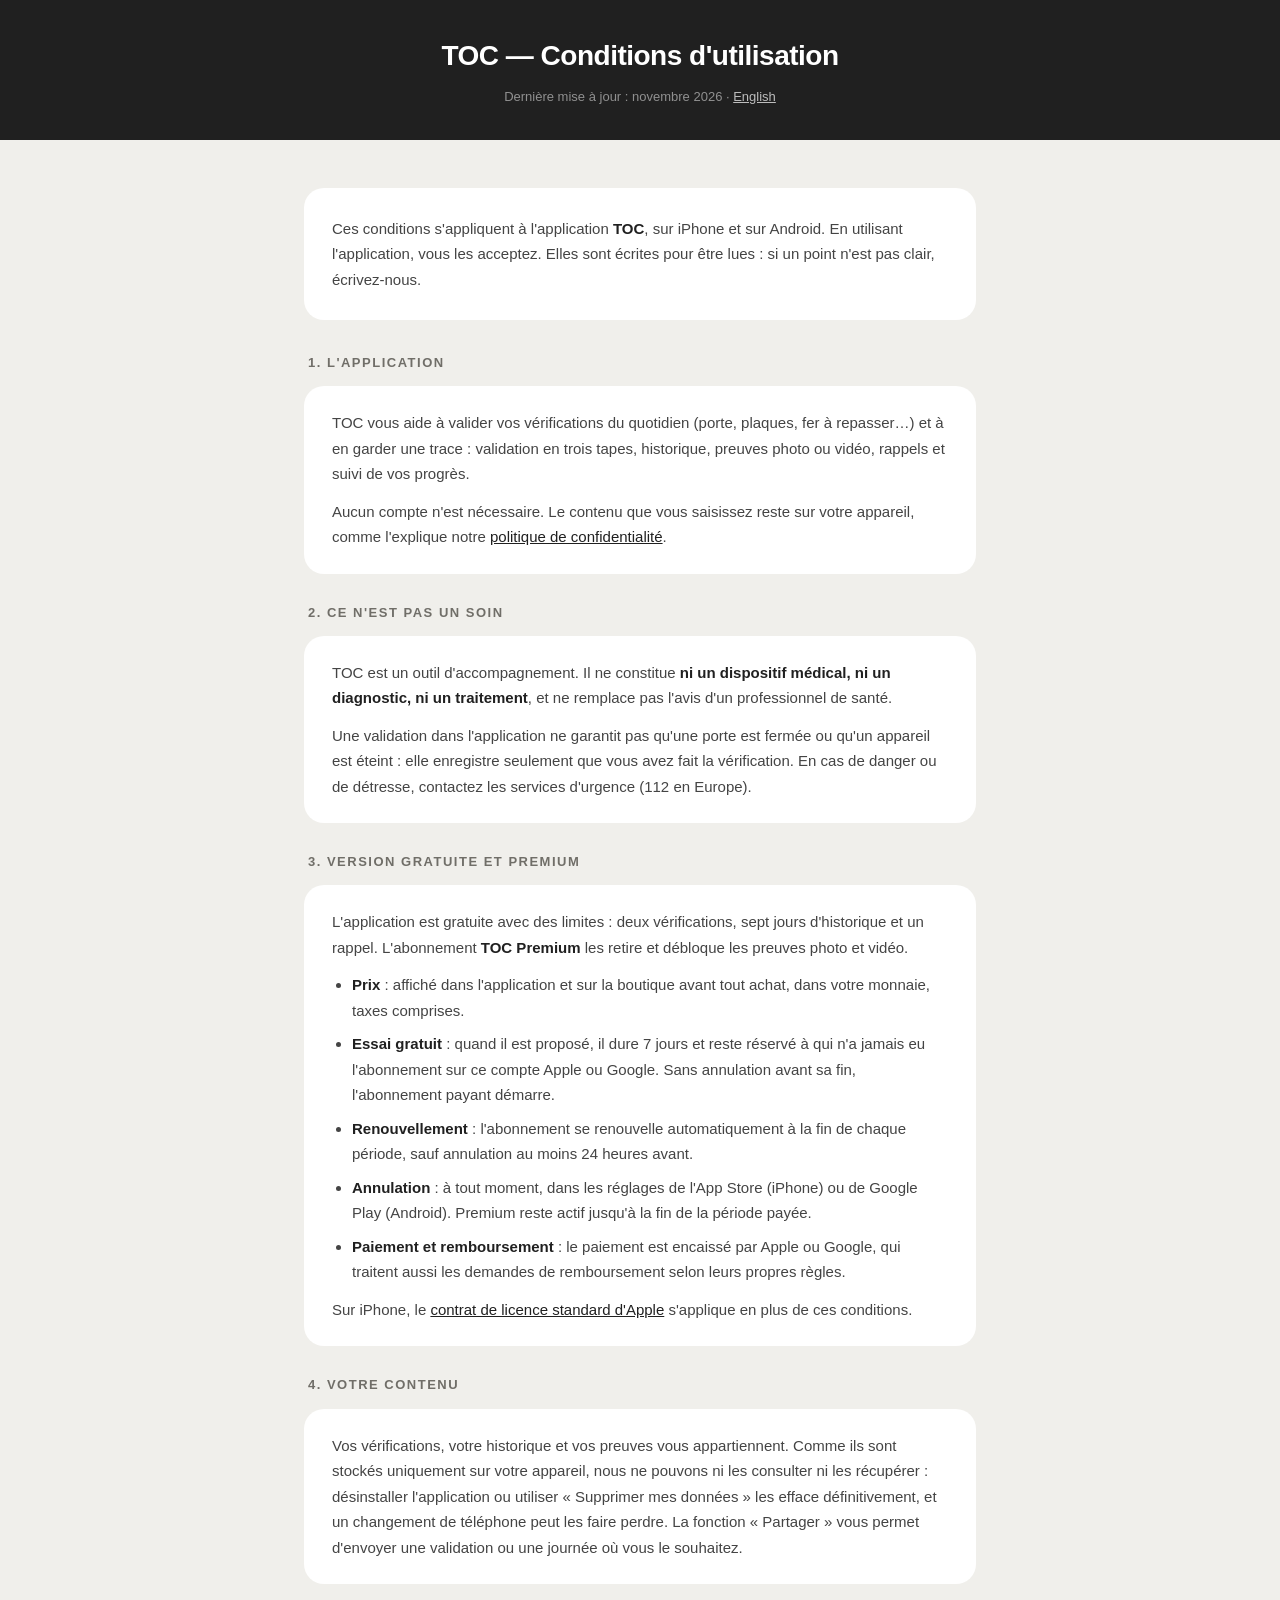
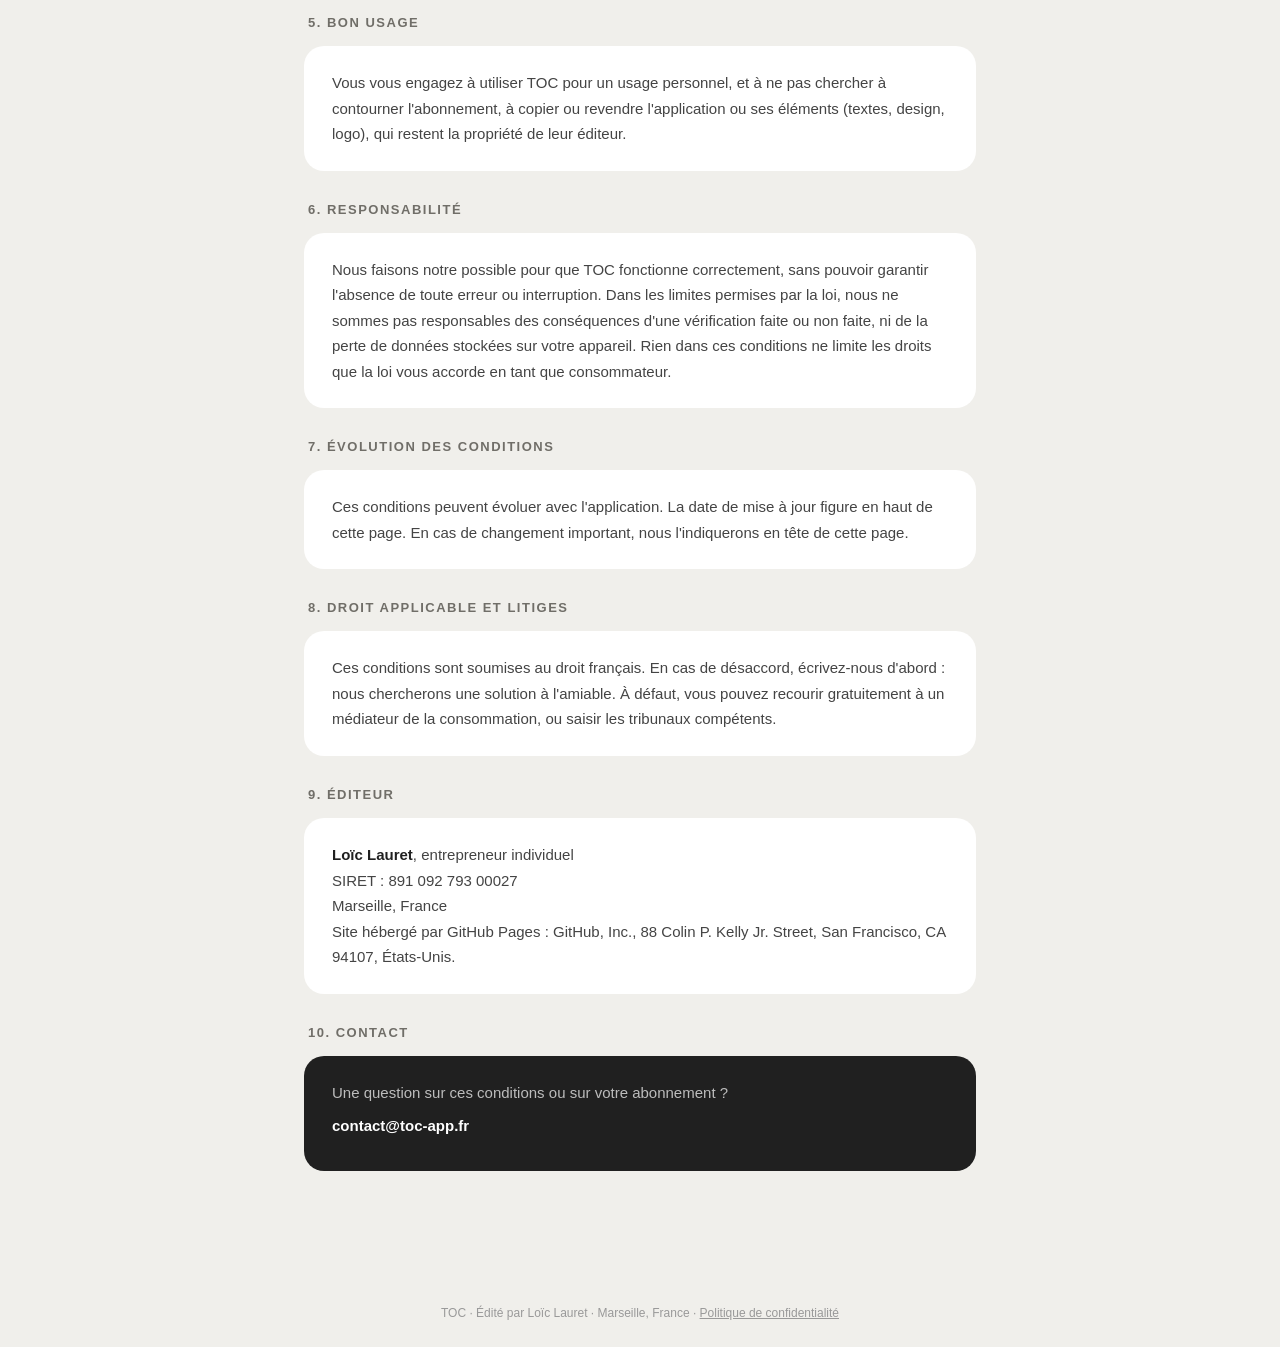
==== cgu/index.html @ 023f2f98 "Conditions d'utilisation (FR /cgu/ et EN /en/terms/) Co-Authored-By: Claude Opus 5.5 <noreply@anthro" ====
<!DOCTYPE html>
<html lang="fr">
<head>
<meta charset="utf-8">
<meta name="viewport" content="width=device-width, initial-scale=1">
<title>TOC — Conditions d'utilisation</title>
<style>
  * { margin: 0; padding: 0; box-sizing: border-box; }
  body { font-family: -apple-system, BlinkMacSystemFont, 'Segoe UI', sans-serif; background: #F0EFEB; color: #202020; line-height: 1.7; }
  header { background: #202020; padding: 32px 24px; text-align: center; }
  header h1 { font-size: 28px; font-weight: 700; color: #ffffff; letter-spacing: -0.5px; }
  header p { color: rgba(255,255,255,0.5); font-size: 13px; margin-top: 6px; }
  header a { color: rgba(255,255,255,0.7); }
  .container { max-width: 720px; margin: 0 auto; padding: 48px 24px 80px; }
  .intro { background: #ffffff; border-radius: 20px; padding: 28px; margin-bottom: 32px; font-size: 15px; color: #444; }
  .intro strong { color: #202020; }
  section { margin-bottom: 28px; }
  h2 { font-size: 13px; font-weight: 700; color: #706E68; letter-spacing: 1.5px; text-transform: uppercase; margin-bottom: 12px; padding-left: 4px; }
  .card { background: #ffffff; border-radius: 20px; padding: 24px 28px; }
  .card p { font-size: 15px; color: #444; margin-bottom: 12px; }
  .card p:last-child { margin-bottom: 0; }
  .card ul { padding-left: 20px; font-size: 15px; color: #444; margin-bottom: 12px; }
  .card ul:last-child { margin-bottom: 0; }
  .card ul li { margin-bottom: 8px; }
  .card strong { color: #202020; }
  .card a { color: #202020; }
  .contact-card { background: #202020; border-radius: 20px; padding: 24px 28px; color: #ffffff; }
  .contact-card p { font-size: 15px; color: rgba(255,255,255,0.7); margin-bottom: 8px; }
  .contact-card a { color: #ffffff; font-weight: 600; text-decoration: none; }
  footer { text-align: center; padding: 24px; font-size: 12px; color: #999; }
  footer a { color: #999; }
</style>
</head>
<body>

<header>
  <h1>TOC — Conditions d'utilisation</h1>
  <p>Dernière mise à jour : novembre 2026 · <a href="/en/terms/">English</a></p>
</header>

<div class="container">

  <div class="intro">
    Ces conditions s'appliquent à l'application <strong>TOC</strong>, sur iPhone et sur Android. En utilisant l'application, vous les acceptez. Elles sont écrites pour être lues : si un point n'est pas clair, écrivez-nous.
  </div>

  <section>
    <h2>1. L'application</h2>
    <div class="card">
      <p>TOC vous aide à valider vos vérifications du quotidien (porte, plaques, fer à repasser…) et à en garder une trace : validation en trois tapes, historique, preuves photo ou vidéo, rappels et suivi de vos progrès.</p>
      <p>Aucun compte n'est nécessaire. Le contenu que vous saisissez reste sur votre appareil, comme l'explique notre <a href="/">politique de confidentialité</a>.</p>
    </div>
  </section>

  <section>
    <h2>2. Ce n'est pas un soin</h2>
    <div class="card">
      <p>TOC est un outil d'accompagnement. Il ne constitue <strong>ni un dispositif médical, ni un diagnostic, ni un traitement</strong>, et ne remplace pas l'avis d'un professionnel de santé.</p>
      <p>Une validation dans l'application ne garantit pas qu'une porte est fermée ou qu'un appareil est éteint : elle enregistre seulement que vous avez fait la vérification. En cas de danger ou de détresse, contactez les services d'urgence (112 en Europe).</p>
    </div>
  </section>

  <section>
    <h2>3. Version gratuite et Premium</h2>
    <div class="card">
      <p>L'application est gratuite avec des limites : deux vérifications, sept jours d'historique et un rappel. L'abonnement <strong>TOC Premium</strong> les retire et débloque les preuves photo et vidéo.</p>
      <ul>
        <li><strong>Prix</strong> : affiché dans l'application et sur la boutique avant tout achat, dans votre monnaie, taxes comprises.</li>
        <li><strong>Essai gratuit</strong> : quand il est proposé, il dure 7 jours et reste réservé à qui n'a jamais eu l'abonnement sur ce compte Apple ou Google. Sans annulation avant sa fin, l'abonnement payant démarre.</li>
        <li><strong>Renouvellement</strong> : l'abonnement se renouvelle automatiquement à la fin de chaque période, sauf annulation au moins 24 heures avant.</li>
        <li><strong>Annulation</strong> : à tout moment, dans les réglages de l'App Store (iPhone) ou de Google Play (Android). Premium reste actif jusqu'à la fin de la période payée.</li>
        <li><strong>Paiement et remboursement</strong> : le paiement est encaissé par Apple ou Google, qui traitent aussi les demandes de remboursement selon leurs propres règles.</li>
      </ul>
      <p>Sur iPhone, le <a href="https://www.apple.com/legal/internet-services/itunes/dev/stdeula/">contrat de licence standard d'Apple</a> s'applique en plus de ces conditions.</p>
    </div>
  </section>

  <section>
    <h2>4. Votre contenu</h2>
    <div class="card">
      <p>Vos vérifications, votre historique et vos preuves vous appartiennent. Comme ils sont stockés uniquement sur votre appareil, nous ne pouvons ni les consulter ni les récupérer : désinstaller l'application ou utiliser « Supprimer mes données » les efface définitivement, et un changement de téléphone peut les faire perdre. La fonction « Partager » vous permet d'envoyer une validation ou une journée où vous le souhaitez.</p>
    </div>
  </section>

  <section>
    <h2>5. Bon usage</h2>
    <div class="card">
      <p>Vous vous engagez à utiliser TOC pour un usage personnel, et à ne pas chercher à contourner l'abonnement, à copier ou revendre l'application ou ses éléments (textes, design, logo), qui restent la propriété de leur éditeur.</p>
    </div>
  </section>

  <section>
    <h2>6. Responsabilité</h2>
    <div class="card">
      <p>Nous faisons notre possible pour que TOC fonctionne correctement, sans pouvoir garantir l'absence de toute erreur ou interruption. Dans les limites permises par la loi, nous ne sommes pas responsables des conséquences d'une vérification faite ou non faite, ni de la perte de données stockées sur votre appareil. Rien dans ces conditions ne limite les droits que la loi vous accorde en tant que consommateur.</p>
    </div>
  </section>

  <section>
    <h2>7. Évolution des conditions</h2>
    <div class="card">
      <p>Ces conditions peuvent évoluer avec l'application. La date de mise à jour figure en haut de cette page. En cas de changement important, nous l'indiquerons en tête de cette page.</p>
    </div>
  </section>

  <section>
    <h2>8. Droit applicable et litiges</h2>
    <div class="card">
      <p>Ces conditions sont soumises au droit français. En cas de désaccord, écrivez-nous d'abord : nous chercherons une solution à l'amiable. À défaut, vous pouvez recourir gratuitement à un médiateur de la consommation, ou saisir les tribunaux compétents.</p>
    </div>
  </section>

  <section>
    <h2>9. Éditeur</h2>
    <div class="card">
      <p><strong>Loïc Lauret</strong>, entrepreneur individuel<br>
      SIRET : 891 092 793 00027<br>
      Marseille, France<br>
      Site hébergé par GitHub Pages : GitHub, Inc., 88 Colin P. Kelly Jr. Street, San Francisco, CA 94107, États-Unis.</p>
    </div>
  </section>

  <section>
    <h2>10. Contact</h2>
    <div class="contact-card">
      <p>Une question sur ces conditions ou sur votre abonnement ?</p>
      <p><a href="mailto:contact@toc-app.fr">contact@toc-app.fr</a></p>
    </div>
  </section>

</div>

<footer>TOC · Édité par Loïc Lauret · Marseille, France · <a href="/">Politique de confidentialité</a></footer>

</body>
</html>
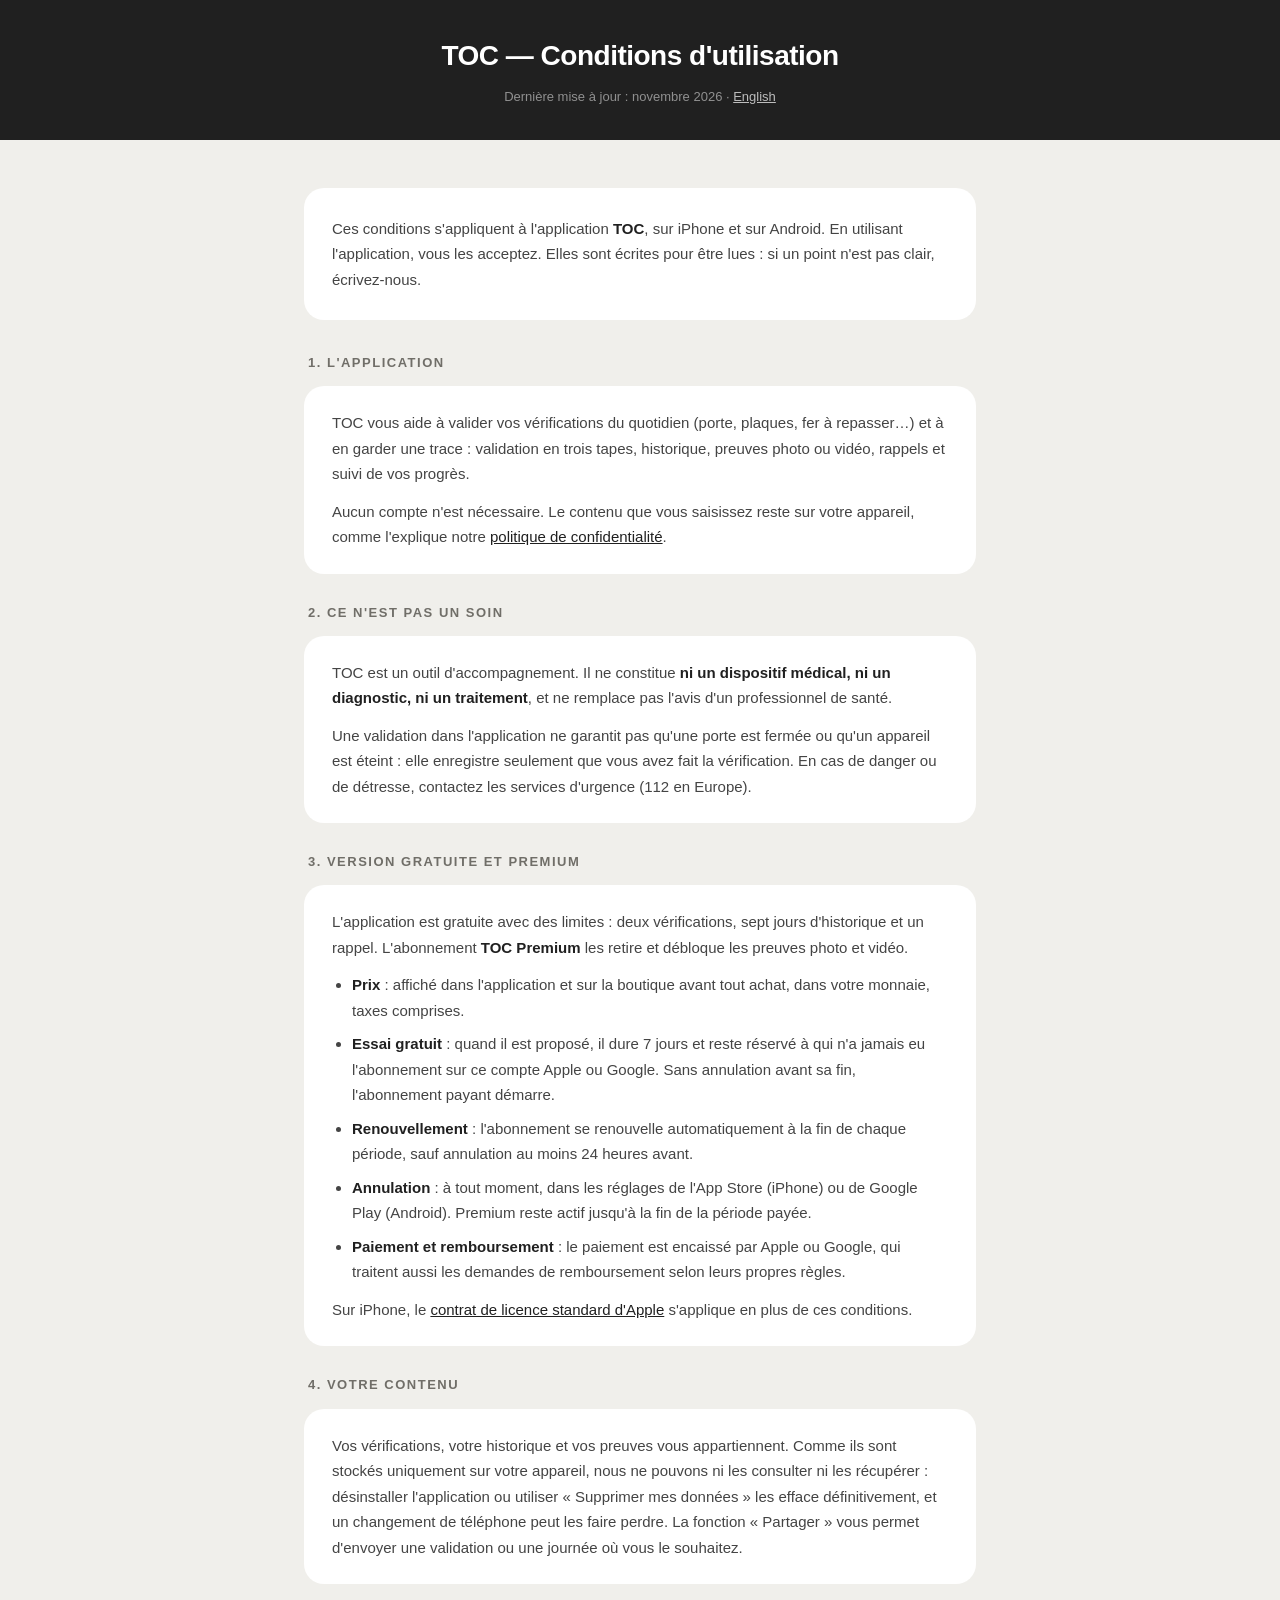
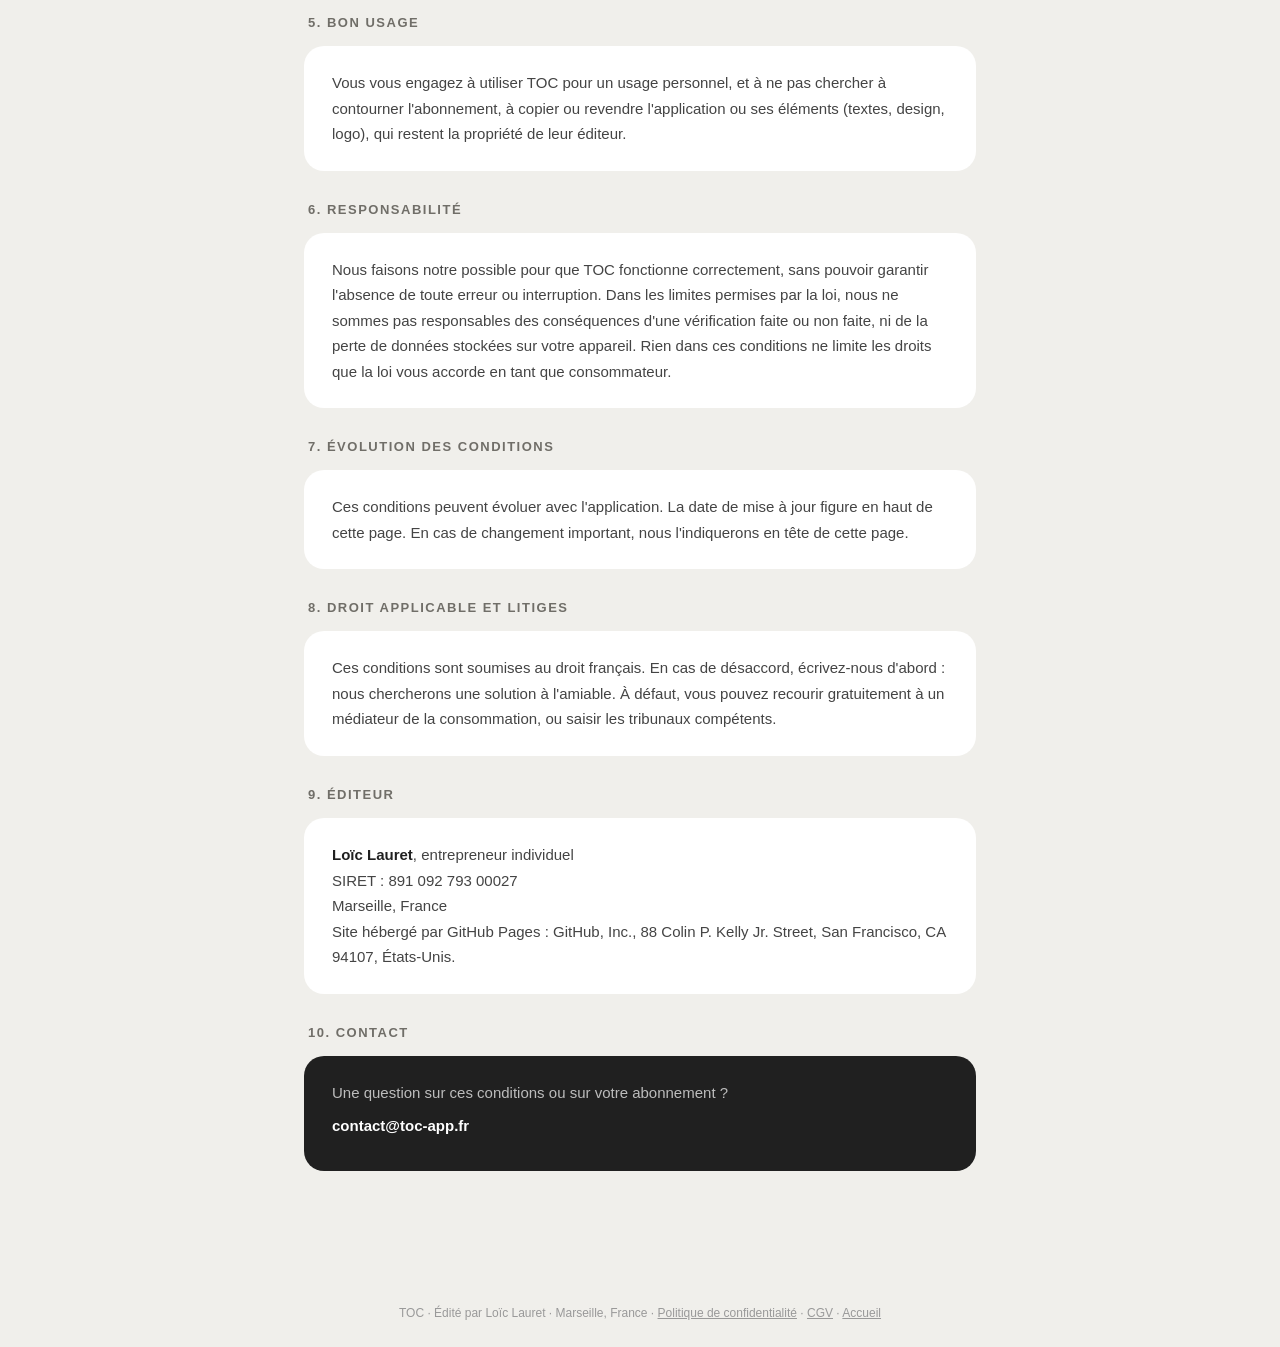
==== commit 694076d2: "Site toc-app.fr : page produit, CGV, mentions légales ; confidentialité déplacée vers /confidentiali" ====
--- a/cgu/index.html
+++ b/cgu/index.html
@@ -48,7 +48,7 @@
     <h2>1. L'application</h2>
     <div class="card">
       <p>TOC vous aide à valider vos vérifications du quotidien (porte, plaques, fer à repasser…) et à en garder une trace : validation en trois tapes, historique, preuves photo ou vidéo, rappels et suivi de vos progrès.</p>
-      <p>Aucun compte n'est nécessaire. Le contenu que vous saisissez reste sur votre appareil, comme l'explique notre <a href="/">politique de confidentialité</a>.</p>
+      <p>Aucun compte n'est nécessaire. Le contenu que vous saisissez reste sur votre appareil, comme l'explique notre <a href="/confidentialite/">politique de confidentialité</a>.</p>
     </div>
   </section>
 
@@ -130,7 +130,7 @@
 
 </div>
 
-<footer>TOC · Édité par Loïc Lauret · Marseille, France · <a href="/">Politique de confidentialité</a></footer>
+<footer>TOC · Édité par Loïc Lauret · Marseille, France · <a href="/confidentialite/">Politique de confidentialité</a> · <a href="/cgv/">CGV</a> · <a href="/">Accueil</a></footer>
 
 </body>
 </html>
